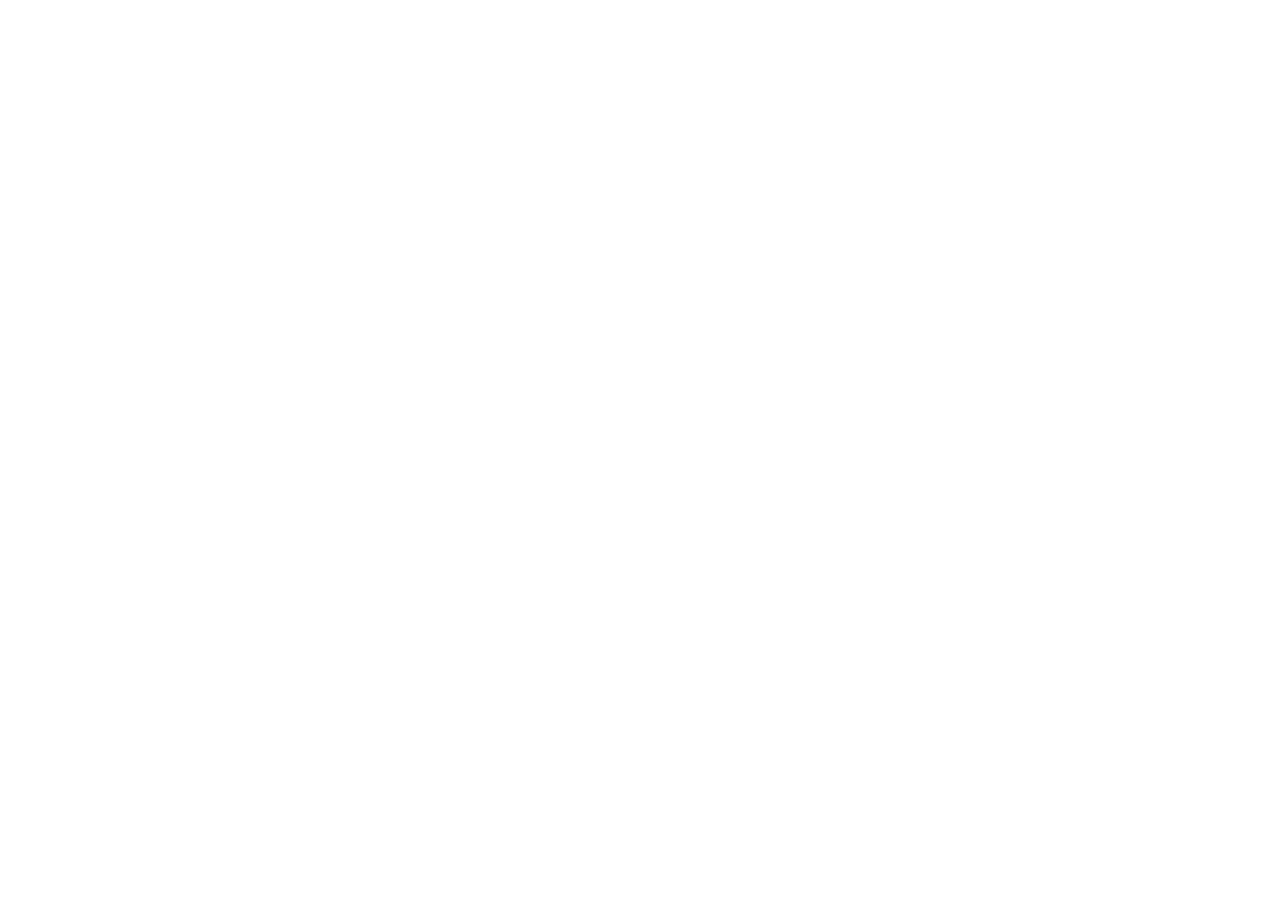
==== public/index.html @ ce7b92ab "Create Necessary Public files for the application." ====
<!DOCTYPE html>
<html lang="en">
  <head>
    <meta charset="UTF-8" />
    <meta name="viewport" content="width=device-width, initial-scale=1.0" />
    <title>Basic-Calculator</title>
    <link rel="stylesheet" href="style.css" />
  </head>
  <body></body>
</html>
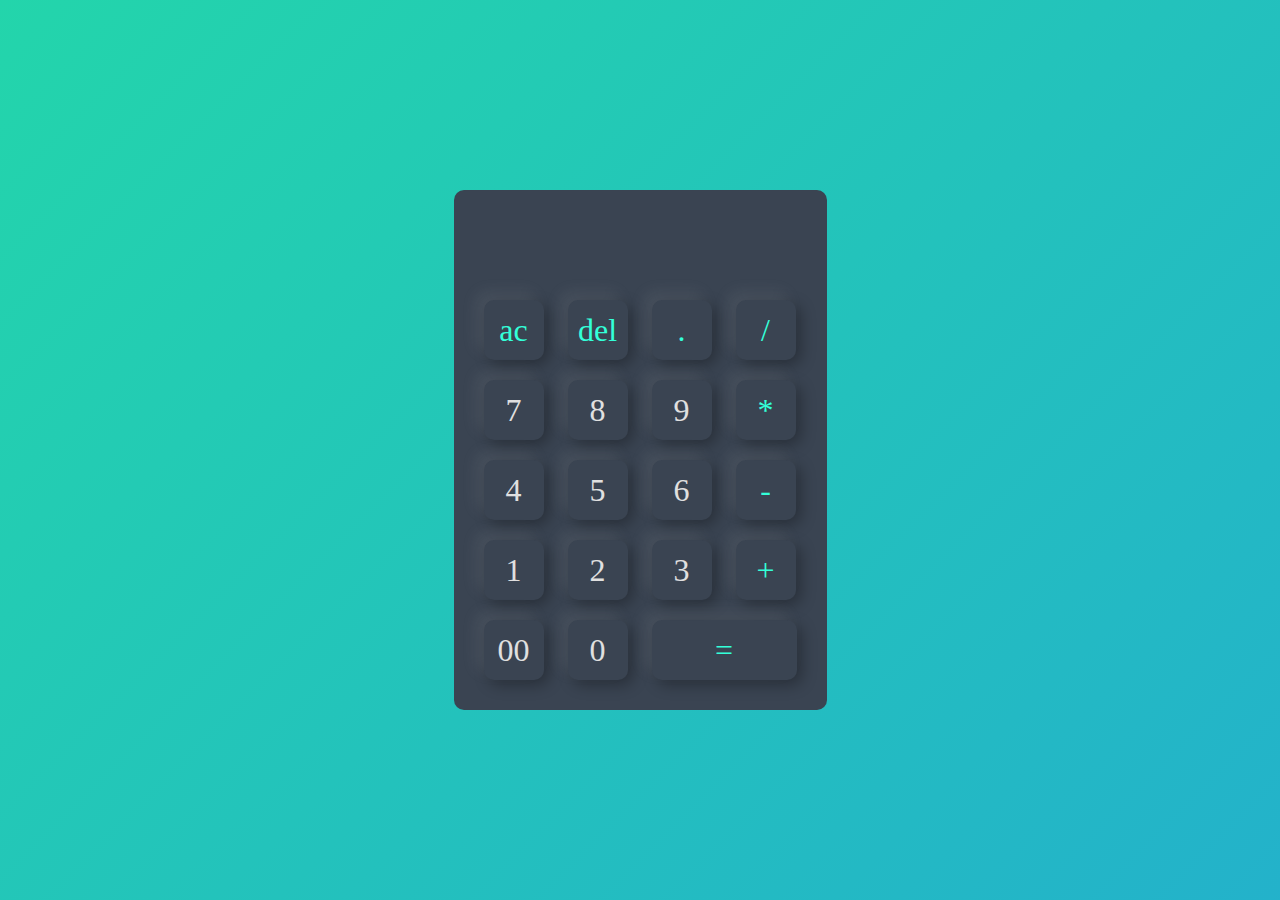
==== commit 30a05d03: "Create the look and feel of the application. Add styles to make the application look appealing. Add " ====
--- a/public/index.html
+++ b/public/index.html
@@ -6,5 +6,85 @@
     <title>Basic-Calculator</title>
     <link rel="stylesheet" href="style.css" />
   </head>
-  <body></body>
+  <body>
+    <div class="container">
+      <div class="calculator">
+        <form action="">
+          <div class="display">
+            <input type="text" name="display" />
+          </div>
+          <div>
+            <input
+              type="button"
+              value="ac"
+              class="operator"
+              onclick="display.value = ''"
+            />
+            <!-- This is a delete button and the slice method will remove the last number or character. -->
+            <input
+              type="button"
+              value="del"
+              class="operator"
+              onclick="display.value = display.value.toString().slice(0,-1)"
+            />
+            <input
+              type="button"
+              value="."
+              class="operator"
+              onclick="display.value += '.'"
+            />
+            <input
+              type="button"
+              value="/"
+              class="operator"
+              onclick="display.value += '/'"
+            />
+          </div>
+          <div>
+            <input type="button" value="7" onclick="display.value += '7'" />
+            <input type="button" value="8" onclick="display.value += '8'" />
+            <input type="button" value="9" onclick="display.value += '9'" />
+            <input
+              type="button"
+              value="*"
+              class="operator"
+              onclick="display.value += '*'"
+            />
+          </div>
+          <div>
+            <input type="button" value="4" onclick="display.value += '4'" />
+            <input type="button" value="5" onclick="display.value += '5'" />
+            <input type="button" value="6" onclick="display.value += '6'" />
+            <input
+              type="button"
+              value="-"
+              class="operator"
+              onclick="display.value += '-'"
+            />
+          </div>
+          <div>
+            <input type="button" value="1" onclick="display.value += '1'" />
+            <input type="button" value="2" onclick="display.value += '2'" />
+            <input type="button" value="3" onclick="display.value += '3'" />
+            <input
+              type="button"
+              value="+"
+              class="operator"
+              onclick="display.value += '+'"
+            />
+          </div>
+          <div>
+            <input type="button" value="00" onclick="display.value += '00'" />
+            <input type="button" value="0" onclick="display.value += '0'" />
+            <input
+              type="button"
+              value="="
+              class="total operator"
+              onclick="display.value = eval(display.value) "
+            />
+          </div>
+        </form>
+      </div>
+    </div>
+  </body>
 </html>
--- a/public/style.css
+++ b/public/style.css
@@ -0,0 +1,125 @@
+* {
+  margin: 0;
+  padding: 0;
+  font-family: "Poppins", "Sans-Serif";
+  box-sizing: border-box;
+}
+
+/* This is to make the background more pretty */
+.container {
+  width: 100%;
+  height: 100vh;
+  background: linear-gradient(-45deg, #ee7752, #e73c7e, #23a6d5, #23d5ab);
+  background-size: 400% 400%;
+  animation: gradient 5s ease infinite;
+}
+
+@keyframes gradient {
+  0% {
+    background-position: 0% 50%;
+  }
+  50% {
+    background-position: 100% 50%;
+  }
+  100% {
+    background-position: 0% 50%;
+  }
+}
+
+.container {
+  display: flex;
+  align-items: center;
+  justify-content: center;
+}
+
+/*.calculator {
+  padding: 1em;
+  border-radius: 0.75em;
+  background: rgba(200, 200, 200, 0.4);
+}
+
+/* .calculator input[type="button"],
+.calculator input[type="text"] {
+  border: 1px solid white;
+  background-color: rgba(255, 255, 255, 0.8);
+}
+
+.calculator input[type="button"]:hover,
+.calculator input[type="text"]:hover {
+  background-color: rgba(255, 255, 255, 0.95);
+}
+*/
+
+/* .calculator form input {
+  border: 0;
+  outline: 0;
+  width: 60px;
+  height: 60px;
+  cursor: pointer;
+  border-radius: 10px;
+  margin: 0.25em;
+  font-size: 2em;
+}
+
+form .display {
+  display: flex;
+  justify-content: flex-end;
+}
+
+form .display input {
+  text-align: right;
+  (This will make the field to take the full width)
+  flex: 1;
+  font-size: 4em;
+  margin: 0.125em;
+}
+
+form input.total {
+  width: 140px;
+} */
+
+.calculator {
+  padding: 20px;
+  border-radius: 10px;
+  /* background: rgba(200, 200, 200, 0.4); */
+  background: #3a4452;
+}
+
+.calculator form input {
+  border: 0;
+  outline: 0;
+  width: 60px;
+  height: 60px;
+  border-radius: 10px;
+  box-shadow: -8px -8px 15px rgba(200, 200, 200, 0.1),
+    5px 5px 15px rgba(0, 0, 0, 0.3);
+  background: transparent;
+  font-size: 2em;
+  color: #e0e0e0;
+  cursor: pointer;
+  margin: 10px;
+}
+
+form .display {
+  display: flex;
+  justify-content: flex-end;
+}
+
+form .display input {
+  text-align: right;
+  /* This will make the field to take the full width. */
+  flex: 1;
+  font-size: 2.5em;
+  padding-right: 0.35em;
+  /* box-shadow: -8px -8px 15px rgba(200, 200, 200, 0.1), 5px 5px 15px rgba(10, 10, 10, 0.4); */
+  box-shadow: none;
+  color: #b5feff;
+}
+
+form input.total {
+  width: 145px;
+}
+
+form input.operator {
+  color: #33ffd8;
+}
